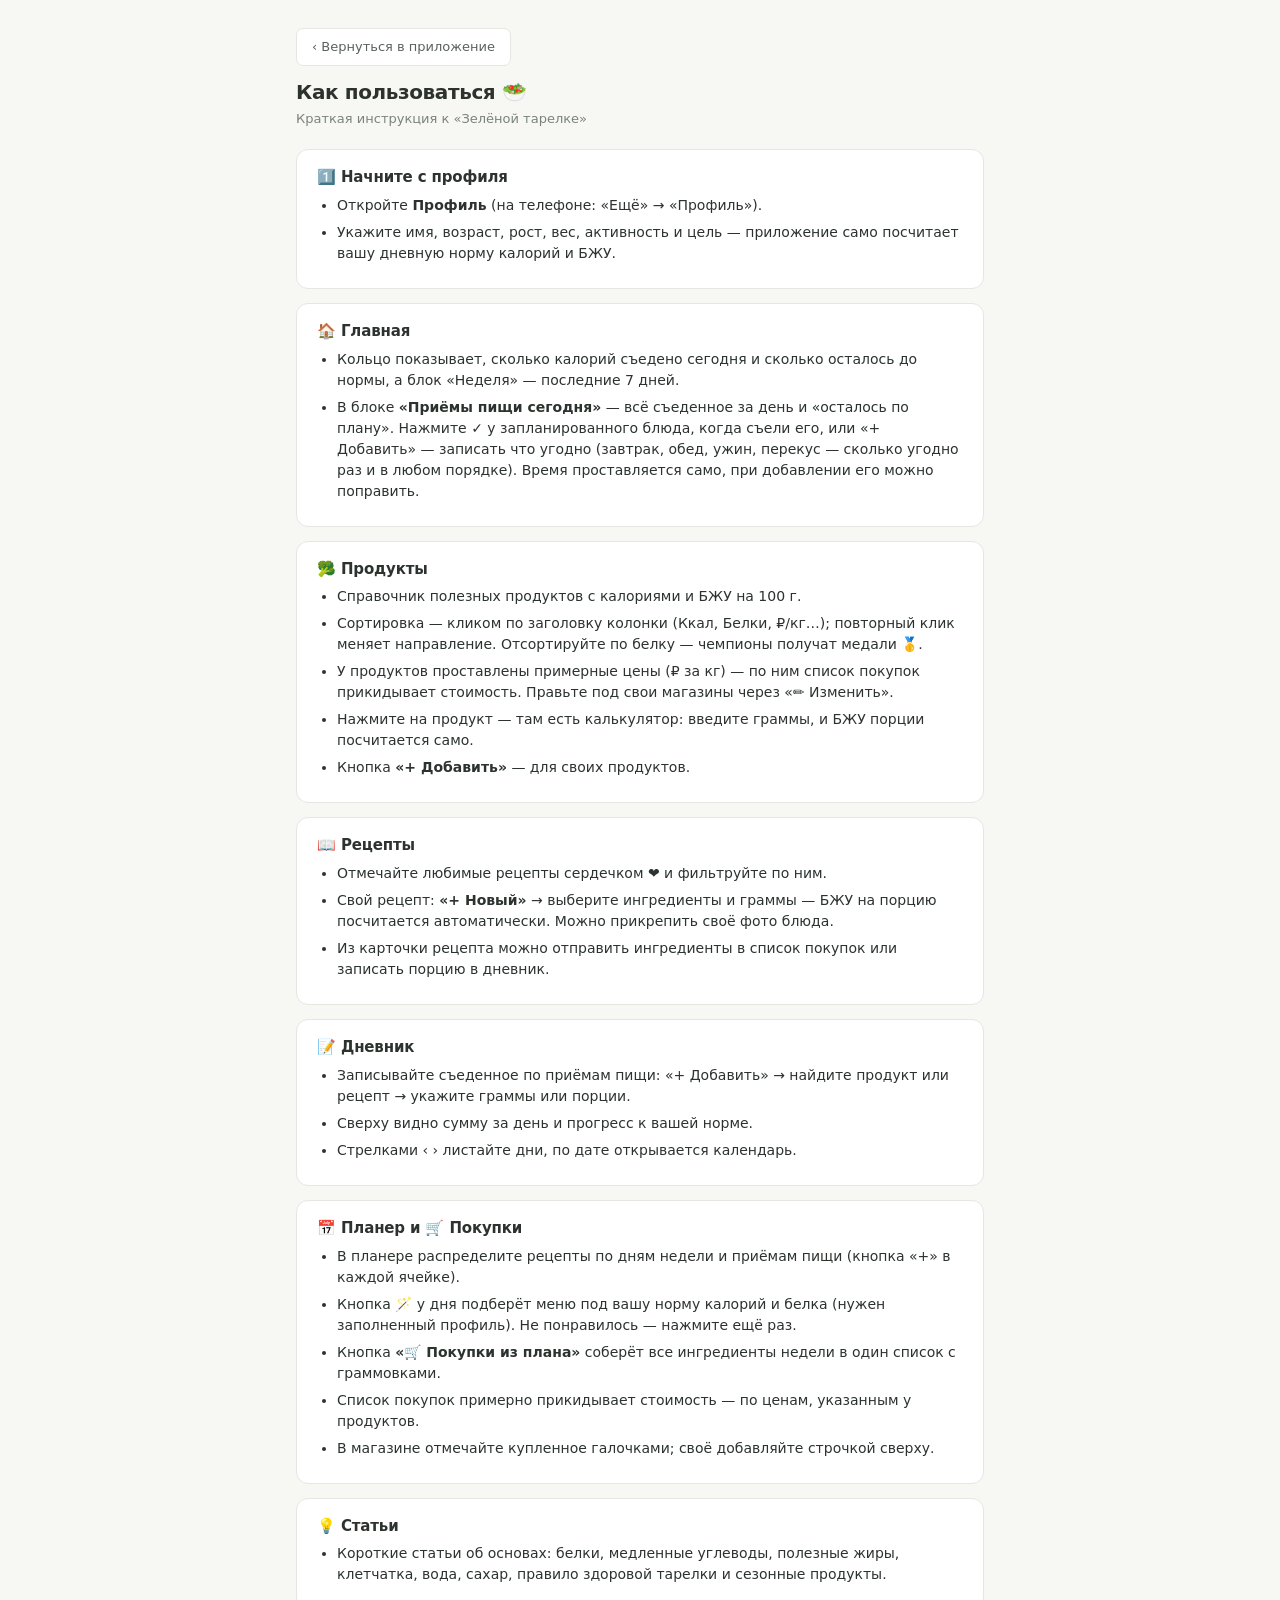
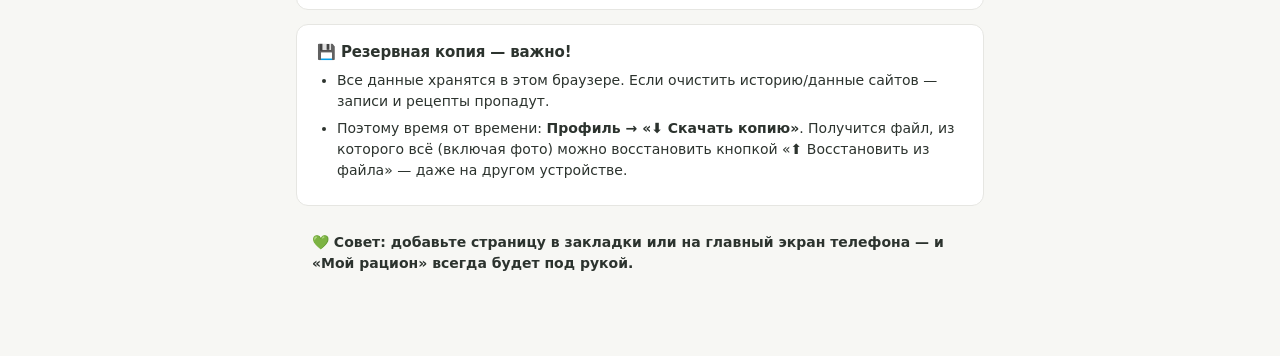
==== help.html @ 7f539dc8 "Мой рацион — приложение о здоровом питании Статический сайт на vanilla JS без сборки: продукты с БЖУ" ====
<!DOCTYPE html>
<html lang="ru">
<head>
  <meta charset="UTF-8">
  <meta name="viewport" content="width=device-width, initial-scale=1">
  <title>Как пользоваться — Мой рацион</title>
  <link rel="icon" href="data:image/svg+xml,<svg xmlns='http://www.w3.org/2000/svg' viewBox='0 0 100 100'><text y='.9em' font-size='90'>🥗</text></svg>">
  <link href="https://fonts.googleapis.com/css2?family=Manrope:wght@400;500;600;700;800&display=swap" rel="stylesheet">
  <link rel="stylesheet" href="css/style.css">
  <style>
    .help-wrap { max-width: 720px; margin: 0 auto; padding: 28px 16px 60px; }
    .help-wrap h1 { margin-bottom: 4px; }
    .help-card h3 { display: flex; align-items: center; gap: 8px; }
    .help-card ul { margin: 0; padding-left: 20px; }
    .help-card li { margin-bottom: 6px; }
    .help-note { background: var(--accent-soft); border-radius: 14px; padding: 12px 16px; font-weight: 600; }
  </style>
</head>
<body>
  <div class="help-wrap">
    <a class="btn btn-ghost back-btn" href="index.html">‹ Вернуться в приложение</a>
    <h1>Как пользоваться 🥗</h1>
    <p class="subtitle">Краткая инструкция к «Зелёной тарелке»</p>
    <br>

    <section class="card help-card">
      <h3>1️⃣ Начните с профиля</h3>
      <ul>
        <li>Откройте <b>Профиль</b> (на телефоне: «Ещё» → «Профиль»).</li>
        <li>Укажите имя, возраст, рост, вес, активность и цель — приложение само посчитает вашу дневную норму калорий и БЖУ.</li>
      </ul>
    </section>

    <section class="card help-card">
      <h3>🏠 Главная</h3>
      <ul>
        <li>Кольцо показывает, сколько калорий съедено сегодня и сколько осталось до нормы, а блок «Неделя» — последние 7 дней.</li>
        <li>В блоке <b>«Приёмы пищи сегодня»</b> — всё съеденное за день и «осталось по плану». Нажмите ✓ у запланированного блюда, когда съели его, или «+ Добавить» — записать что угодно (завтрак, обед, ужин, перекус — сколько угодно раз и в любом порядке). Время проставляется само, при добавлении его можно поправить.</li>
      </ul>
    </section>

    <section class="card help-card">
      <h3>🥦 Продукты</h3>
      <ul>
        <li>Справочник полезных продуктов с калориями и БЖУ на 100 г.</li>
        <li>Сортировка — кликом по заголовку колонки (Ккал, Белки, ₽/кг…); повторный клик меняет направление. Отсортируйте по белку — чемпионы получат медали 🥇.</li>
        <li>У продуктов проставлены примерные цены (₽ за кг) — по ним список покупок прикидывает стоимость. Правьте под свои магазины через «✏️ Изменить».</li>
        <li>Нажмите на продукт — там есть калькулятор: введите граммы, и БЖУ порции посчитается само.</li>
        <li>Кнопка <b>«+ Добавить»</b> — для своих продуктов.</li>
      </ul>
    </section>

    <section class="card help-card">
      <h3>📖 Рецепты</h3>
      <ul>
        <li>Отмечайте любимые рецепты сердечком ❤️ и фильтруйте по ним.</li>
        <li>Свой рецепт: <b>«+ Новый»</b> → выберите ингредиенты и граммы — БЖУ на порцию посчитается автоматически. Можно прикрепить своё фото блюда.</li>
        <li>Из карточки рецепта можно отправить ингредиенты в список покупок или записать порцию в дневник.</li>
      </ul>
    </section>

    <section class="card help-card">
      <h3>📝 Дневник</h3>
      <ul>
        <li>Записывайте съеденное по приёмам пищи: «+ Добавить» → найдите продукт или рецепт → укажите граммы или порции.</li>
        <li>Сверху видно сумму за день и прогресс к вашей норме.</li>
        <li>Стрелками ‹ › листайте дни, по дате открывается календарь.</li>
      </ul>
    </section>

    <section class="card help-card">
      <h3>📅 Планер и 🛒 Покупки</h3>
      <ul>
        <li>В планере распределите рецепты по дням недели и приёмам пищи (кнопка «+» в каждой ячейке).</li>
        <li>Кнопка <b>🪄</b> у дня подберёт меню под вашу норму калорий и белка (нужен заполненный профиль). Не понравилось — нажмите ещё раз.</li>
        <li>Кнопка <b>«🛒 Покупки из плана»</b> соберёт все ингредиенты недели в один список с граммовками.</li>
        <li>Список покупок примерно прикидывает стоимость — по ценам, указанным у продуктов.</li>
        <li>В магазине отмечайте купленное галочками; своё добавляйте строчкой сверху.</li>
      </ul>
    </section>

    <section class="card help-card">
      <h3>💡 Статьи</h3>
      <ul>
        <li>Короткие статьи об основах: белки, медленные углеводы, полезные жиры, клетчатка, вода, сахар, правило здоровой тарелки и сезонные продукты.</li>
      </ul>
    </section>

    <section class="card help-card">
      <h3>💾 Резервная копия — важно!</h3>
      <ul>
        <li>Все данные хранятся в этом браузере. Если очистить историю/данные сайтов — записи и рецепты пропадут.</li>
        <li>Поэтому время от времени: <b>Профиль → «⬇️ Скачать копию»</b>. Получится файл, из которого всё (включая фото) можно восстановить кнопкой «⬆️ Восстановить из файла» — даже на другом устройстве.</li>
      </ul>
    </section>

    <p class="help-note">💚 Совет: добавьте страницу в закладки или на главный экран телефона — и «Мой рацион» всегда будет под рукой.</p>
  </div>
</body>
</html>
---- css/style.css ----
/* ============================================================
   Зелёная тарелка — дизайн «Рацион»: Geist, плоские карточки,
   сайдбар с иконками, спокойная зелёная палитра #5d9367.
   ============================================================ */

:root {
  --bg: #f7f7f4;
  --card: #ffffff;
  --ink: #2c332e;
  --muted: #7b827c;
  --micro: #a3a89f;
  --sub: #5a615b;
  --line: #e6e6e2;      /* границы карточек */
  --line-soft: #f2f2ef; /* разделители строк */
  --green: #5d9367;
  --green-dark: #4e7d58;
  --green-soft: #e8f5ee;
  --green-ink: #14532d;
  --accent: #d97706;     /* «Случайный» / тёплый акцент */
  --warn: #c9822e;       /* превышение нормы */
  --fav: #e5484d;        /* сердечко «любимое» */
  --danger: #c0616a;
  --danger-soft: #fbeeef;
  --col-p: #5b8def;
  --col-f: #dda43c;
  --col-c: #9b7ede;
  --num-p: #4f7fc4;
  --num-f: #c98a2b;
  --num-c: #8a6fa6;
  --radius: 12px;
  --radius-lg: 14px;
  --font: 'Geist', system-ui, -apple-system, 'Segoe UI', sans-serif;
}

* { box-sizing: border-box; }
html { -webkit-text-size-adjust: 100%; }

body {
  margin: 0;
  font-family: var(--font);
  background: var(--bg);
  color: var(--ink);
  line-height: 1.5;
  font-size: 14px;
}
body.no-scroll { overflow: hidden; }

h1, h2, h3, h4 { font-weight: 600; line-height: 1.25; margin: 0 0 8px; letter-spacing: -.01em; }
h1 { font-size: 20px; letter-spacing: -.02em; }
h2 { font-size: 21px; letter-spacing: -.02em; }
h3 { font-size: 15px; }
h4 { font-size: 15px; }
p { margin: 0 0 10px; }
a { color: var(--green); text-decoration: none; }
a:hover { color: var(--green-dark); }

/* ---------- Каркас ---------- */

.layout { display: flex; min-height: 100vh; }

#sidebar {
  display: none;
  flex-direction: column;
  width: 224px;
  flex-shrink: 0;
  padding: 20px 12px;
  background: var(--card);
  border-right: 1px solid var(--line);
  position: sticky;
  top: 0;
  height: 100vh;
}

.brand { display: flex; align-items: center; gap: 10px; padding: 4px 10px 20px; }
.brand-icon {
  display: inline-flex; align-items: center; justify-content: center;
  width: 28px; height: 28px; border-radius: 7px;
  background: var(--green); color: #fff; flex-shrink: 0;
}
.brand-name { font-weight: 600; font-size: 14px; letter-spacing: -.01em; }

#sidebar-nav { display: flex; flex-direction: column; gap: 2px; }

.nav-item {
  display: flex;
  align-items: center;
  gap: 10px;
  width: 100%;
  padding: 8px 10px;
  border: none;
  border-radius: 6px;
  background: transparent;
  font: inherit;
  font-size: 13px;
  font-weight: 500;
  color: var(--sub);
  cursor: pointer;
  transition: background .15s, color .15s;
}
.nav-item:hover { background: var(--line-soft); color: var(--ink); }
.nav-item.active { background: var(--green-soft); color: var(--green-ink); }
.nav-ic { display: inline-flex; color: #8a918b; flex-shrink: 0; }
.nav-item:hover .nav-ic, .nav-item.active .nav-ic { color: var(--green); }

.side-foot { margin-top: auto; display: flex; flex-direction: column; gap: 12px; padding-top: 12px; }
.side-tip {
  padding: 11px 12px;
  border-radius: 8px;
  background: #fafaf7;
  border: 1px solid #f0f0ec;
  font-size: 12px;
  color: var(--sub);
  line-height: 1.5;
}
.side-tip-head {
  display: flex; align-items: center; gap: 7px;
  font-weight: 500; color: var(--ink); margin-bottom: 3px;
}

main {
  flex: 1;
  width: 100%;
  max-width: 1120px;
  margin: 0 auto;
  padding: 22px 18px 96px;
}

@media (min-width: 1000px) {
  #sidebar { display: flex; }
  main { padding: 26px clamp(20px, 3.2vw, 42px) 48px; }
}

/* нижняя навигация (планшет / мобильный) */
#bottom-nav {
  position: fixed;
  bottom: 0; left: 0; right: 0;
  display: flex;
  background: rgba(255, 255, 255, 0.96);
  backdrop-filter: blur(10px);
  border-top: 1px solid var(--line);
  padding: 7px 4px calc(7px + env(safe-area-inset-bottom));
  z-index: 50;
}
.bnav-item {
  flex: 1;
  display: flex;
  flex-direction: column;
  align-items: center;
  gap: 3px;
  border: none;
  background: none;
  font: inherit;
  font-size: 10px;
  font-weight: 500;
  color: #8a918b;
  cursor: pointer;
  padding: 4px 0;
}
.bnav-ic { display: inline-flex; }
.bnav-item.active { color: var(--green); }

@media (min-width: 1000px) {
  #bottom-nav { display: none; }
}

/* ---------- Шапка страницы ---------- */

.page-head {
  display: flex;
  align-items: flex-start;
  justify-content: space-between;
  gap: 12px;
  flex-wrap: wrap;
  margin-bottom: 18px;
}
.page-head h1 { margin: 0 0 3px; }
.subtitle { color: var(--muted); margin: 0; font-size: 13px; }
.head-actions { display: flex; gap: 9px; flex-wrap: wrap; }

/* ---------- Карточки ---------- */

.card {
  background: var(--card);
  border: 1px solid var(--line);
  border-radius: var(--radius);
  box-shadow: none;
  padding: 18px 20px;
  margin-bottom: 14px;
}

/* ---------- Кнопки ---------- */

.btn {
  display: inline-flex;
  align-items: center;
  justify-content: center;
  gap: 6px;
  border: 1px solid transparent;
  border-radius: 7px;
  padding: 8px 15px;
  font: inherit;
  font-weight: 500;
  font-size: 13px;
  cursor: pointer;
  transition: background .12s, border-color .12s, color .12s;
  white-space: nowrap;
}
.btn-primary { background: var(--green); color: #fff; border-color: var(--green); }
.btn-primary:hover { background: var(--green-dark); border-color: var(--green-dark); }
.btn-accent { background: var(--accent); color: #fff; border-color: var(--accent); }
.btn-accent:hover { background: #b45309; border-color: #b45309; }
.btn-ghost { background: #fff; color: var(--sub); border-color: var(--line); }
.btn-ghost:hover { background: #fafaf7; border-color: #c9ccc6; color: var(--ink); }
.btn-danger { background: var(--danger); color: #fff; border-color: var(--danger); }
.btn-danger:hover { background: #a94b54; border-color: #a94b54; }
.btn-danger-ghost { background: var(--danger-soft); color: var(--danger); border-color: #f2dcdd; }
.btn-danger-ghost:hover { background: #f7e2e4; border-color: #e9c9cb; color: #a94b54; }
.btn-big { padding: 11px 22px; font-size: 15px; }
.btn-sm { padding: 6px 12px; font-size: 12.5px; }

.icon-btn {
  border: none;
  background: transparent;
  font: inherit;
  font-size: 14px;
  color: #c2c7c1;
  cursor: pointer;
  width: 28px; height: 28px;
  border-radius: 7px;
  flex-shrink: 0;
  display: inline-flex;
  align-items: center;
  justify-content: center;
}
.icon-btn:hover { background: var(--line-soft); color: var(--muted); }
.icon-btn.add { background: var(--green-soft); color: var(--green-dark); }

/* ---------- Поля ввода ---------- */

.input {
  width: 100%;
  padding: 9px 12px;
  border: 1px solid #e0e0db;
  border-radius: 8px;
  font: inherit;
  font-size: 13px;
  background: #fff;
  color: var(--ink);
  outline: none;
  transition: border-color .15s;
}
.input:focus { border-color: var(--green); }
.input-small { width: 90px; }
textarea.input { resize: vertical; }

.filters { display: flex; gap: 10px; margin-bottom: 12px; flex-wrap: wrap; }
.search-input { flex: 1; min-width: 180px; max-width: 360px; }
.select-input { width: auto; }

/* ---------- Чипы ---------- */

.chips { display: flex; gap: 8px; flex-wrap: wrap; margin-bottom: 16px; }
.chip {
  border: 1px solid #e0e0db;
  background: #fff;
  border-radius: 999px;
  padding: 6px 13px;
  font: inherit;
  font-size: 12.5px;
  font-weight: 500;
  color: var(--sub);
  cursor: pointer;
  white-space: nowrap;
  transition: border-color .12s, color .12s, background .12s;
}
.chip:hover { border-color: var(--green); color: var(--ink); }
.chip.active { background: var(--green); border-color: var(--green); color: #fff; }
.chip-fav { display: inline-flex; align-items: center; gap: 6px; }
.chip-fav.active { background: #fdeced; border-color: #f3c4c6; color: var(--fav); }

/* сердечко: пустое по умолчанию, залитое — когда «включено» */
.ic-heart { fill: none; color: #b4b9b3; flex-shrink: 0; }
.fav-btn.on .ic-heart, .chip-fav.active .ic-heart { fill: currentColor; color: var(--fav); }

/* ---------- Бейджи / пилюли БЖУ ---------- */

/* без цветных подложек — только цвет цифр, иначе экран пестрит */
.badges { display: flex; gap: 12px; flex-wrap: wrap; }
.badges.center { justify-content: center; }
.badge {
  font-size: 12px;
  font-weight: 600;
  font-variant-numeric: tabular-nums;
  line-height: 1.4;
}
.badge-kcal { color: var(--green-dark); }
.badge-p { color: var(--num-p); }
.badge-f { color: var(--num-f); }
.badge-c { color: var(--num-c); }

/* ---------- Главная ---------- */

.tip-card {
  display: flex;
  gap: 12px;
  align-items: center;
  background: #fafaf7;
  border: 1px solid #f0f0ec;
}
.tip-emoji { font-size: 1.5rem; }
.tip-label { font-size: 11px; font-weight: 600; text-transform: uppercase; letter-spacing: 0.06em; color: var(--warn); }
.tip-text { font-weight: 500; color: var(--sub); }
/* На десктопе совет живёт в сайдбаре — карточка только для мобильного */
@media (min-width: 1000px) { .tip-card { display: none; } }

.home-grid { display: grid; gap: 12px; grid-template-columns: 1fr; }
@media (min-width: 760px) { .home-grid { grid-template-columns: 1.5fr 1fr; } }

.today-card { cursor: pointer; transition: border-color .15s, box-shadow .15s; }
.today-card:hover { border-color: #d3e6da; box-shadow: 0 8px 26px rgba(22, 107, 71, 0.08); }

.today-flex { display: flex; gap: 26px; align-items: center; flex-wrap: wrap; }
.macros { flex: 1; min-width: 200px; display: flex; flex-direction: column; gap: 13px; }

.ring { width: 150px; height: 150px; flex-shrink: 0; }
.ring-bg { fill: none; stroke: var(--green-soft); stroke-width: 11; }
.ring-fg {
  fill: none; stroke: var(--green); stroke-width: 11; stroke-linecap: round;
  transform: rotate(-90deg); transform-origin: center;
  transition: stroke-dashoffset 0.6s ease;
}
.ring-fg.over { stroke: var(--warn); }
.ring-num { font-size: 22px; font-weight: 600; text-anchor: middle; fill: var(--ink); }
.ring-sub { font-size: 11px; text-anchor: middle; fill: var(--muted); }

.macro-row { margin: 0; }
.macro-head { display: flex; justify-content: space-between; font-size: 13px; font-weight: 500; margin-bottom: 5px; }
.macro-head span:last-child { color: var(--muted); font-size: 12px; font-variant-numeric: tabular-nums; white-space: nowrap; }
.bar { height: 7px; background: #eef0ec; border-radius: 99px; overflow: hidden; }
.bar-lg { height: 10px; margin-top: 8px; }
.bar-fill { height: 100%; border-radius: 99px; transition: width 0.5s ease; }
.fill-p { background: var(--col-p); }
.fill-f { background: var(--col-f); }
.fill-c { background: var(--col-c); }
.fill-kcal { background: var(--green); }
.fill-kcal.over { background: var(--warn); }

.hint { color: var(--muted); font-size: 12px; margin: 0 0 6px; line-height: 1.45; }

/* Приёмы пищи сегодня: лента дня + «осталось по плану» */
.meals-card { grid-column: 1 / -1; }

.check-circle {
  width: 22px; height: 22px; border-radius: 50%;
  border: 1.5px solid #d6ddd8; background: #fff;
  color: transparent; font-size: 0.72rem; font-weight: 600;
  display: inline-flex; align-items: center; justify-content: center;
  cursor: pointer; flex-shrink: 0; padding: 0;
  transition: border-color 0.15s, color 0.15s;
}
.check-circle:hover { border-color: var(--green); color: var(--green); }
.d-name.link { cursor: pointer; }
.d-name.link:hover { color: var(--green-dark); }

/* Неделя: столбики ккал за 7 дней */
.week-bars { display: flex; gap: 9px; height: 92px; margin: 12px 0 6px; align-items: flex-end; }
.week-col { flex: 1; display: flex; flex-direction: column; align-items: center; gap: 5px; min-width: 0; height: 100%; justify-content: flex-end; }
.week-bar-wrap { flex: 1; width: 100%; display: flex; align-items: flex-end; }
.week-bar { width: 100%; border-radius: 4px; background: #cfe7d8; min-height: 4px; transition: height 0.4s ease; }
/* перебор важнее «сегодня»: правила .over идут последними и перебивают зелёный */
.week-bar.today { background: var(--green); }
.week-bar.over { background: var(--col-f); }
.week-lbl { font-size: 10.5px; color: var(--micro); }
.week-col.today .week-lbl { color: var(--green-dark); font-weight: 600; }
.week-col.over .week-lbl { color: var(--num-f); font-weight: 600; }

/* ---------- Продукты ---------- */

.table-head {
  font-size: 11px;
  font-weight: 500;
  text-transform: uppercase;
  letter-spacing: 0.05em;
  color: var(--micro);
  padding: 10px 16px;
  border-bottom: 1px solid var(--line);
}
.prod-row {
  display: grid;
  grid-template-columns: 30px 1fr 60px 52px 52px 52px 60px;
  align-items: center;
  gap: 8px;
}
.th-sort { cursor: pointer; user-select: none; white-space: nowrap; text-align: right; }
.th-sort:hover, .th-sort.active { color: var(--green); }
.table-head span:nth-child(2) { text-align: left; } /* колонка «Продукт» */
.card-row {
  background: var(--card);
  border-bottom: 1px solid var(--line-soft);
  padding: 11px 16px;
  cursor: pointer;
  transition: background 0.12s;
}
.card-row:hover { background: #fafaf7; }
/* таблица продуктов как единая карточка */
#prod-list .table-head { border-radius: var(--radius) var(--radius) 0 0; background: #fff; border: 1px solid var(--line); border-bottom: none; }
#prod-list .card-row:first-of-type { border-top: none; }
#prod-list .card-row { border-left: 1px solid var(--line); border-right: 1px solid var(--line); }
#prod-list .card-row:last-child { border-bottom: 1px solid var(--line); border-radius: 0 0 var(--radius) var(--radius); }
.prod-emoji { font-size: 1.15rem; }
.prod-name { font-weight: 500; font-size: 13.5px; overflow: hidden; text-overflow: ellipsis; white-space: nowrap; }
.medal { font-size: 0.95rem; }
.tag-custom {
  font-size: 10.5px;
  background: var(--green-soft);
  color: var(--green-dark);
  font-weight: 600;
  padding: 1px 7px;
  border-radius: 99px;
  margin-left: 5px;
  vertical-align: middle;
}
.num { text-align: right; font-weight: 500; font-size: 13px; font-variant-numeric: tabular-nums; }
.num-p { color: var(--num-p); }
.num-f { color: var(--num-f); }
.num-c { color: var(--num-c); }

@media (max-width: 560px) {
  .prod-row { grid-template-columns: 26px 1fr 46px 40px 40px 40px; gap: 6px; }
  .prod-row .num:last-child { display: none; } /* цена ₽/кг */
  .num { font-size: 12px; }
  .prod-name { font-size: 13px; }
  .table-head { padding: 10px 12px; }
}

.empty {
  text-align: center;
  color: var(--micro);
  padding: 44px 16px;
  font-size: 13px;
}
.empty small { display: block; margin-top: 4px; }

/* карточка продукта */
.prod-detail-head { display: flex; gap: 14px; align-items: center; margin-bottom: 14px; }
.prod-detail-emoji { font-size: 2.4rem; }
.macro-cards { display: grid; grid-template-columns: repeat(4, 1fr); gap: 10px; margin: 12px 0; }
.mc {
  border-radius: var(--radius-lg);
  padding: 14px 6px;
  text-align: center;
  display: flex; flex-direction: column; gap: 4px;
}
.mc b { font-size: 22px; font-weight: 600; letter-spacing: -.02em; font-variant-numeric: tabular-nums; }
.mc span { font-size: 11.5px; color: var(--muted); }
.mc { background: #fafaf7; border: 1px solid var(--line-soft); }
.mc-kcal b { color: var(--green-dark); }
.mc-p b { color: var(--num-p); }
.mc-f b { color: var(--num-f); }
.mc-c b { color: var(--num-c); }

.portion-calc { background: #fafaf7; border: 1px solid #f0f0ec; border-radius: var(--radius); padding: 12px 14px; margin: 10px 0; }
.portion-calc label { font-weight: 500; font-size: 13px; }
.portion-calc .input-small { display: inline-block; width: 80px; margin: 0 6px; }
.portion-out { margin-top: 8px; }

/* ---------- Рецепты ---------- */

.recipe-grid { display: grid; gap: 16px; grid-template-columns: repeat(auto-fill, minmax(244px, 1fr)); }

.recipe-card {
  display: flex; flex-direction: column;
  background: var(--card);
  border: 1px solid var(--line);
  border-radius: var(--radius-lg);
  overflow: hidden;
  cursor: pointer;
  transition: border-color .14s, box-shadow .14s, transform .14s;
}
.recipe-card:hover { border-color: #d6d6d0; box-shadow: 0 6px 20px -12px rgba(44, 51, 46, .35); transform: translateY(-2px); }

.recipe-cover {
  height: 132px;
  background-size: cover;
  background-position: center;
  position: relative;
  display: flex; align-items: center; justify-content: center;
}
.recipe-cover.no-photo { background: var(--green-soft); }
.cover-emoji { font-size: 2.6rem; }

/* тинты по категории (класс cat-* добавляется во вью вместе с no-photo).
   .no-photo в селекторе — чтобы перебить .recipe-cover.no-photo / .recipe-detail-cover.no-photo. */
.recipe-cover.no-photo.cat-breakfast, .recipe-detail-cover.no-photo.cat-breakfast { background: #f4ecda; }
.recipe-cover.no-photo.cat-lunch, .recipe-detail-cover.no-photo.cat-lunch { background: #e8f0e4; }
.recipe-cover.no-photo.cat-dinner, .recipe-detail-cover.no-photo.cat-dinner { background: #f0e5dd; }
.recipe-cover.no-photo.cat-snack, .recipe-detail-cover.no-photo.cat-snack { background: #eee7f1; }
.recipe-cover.no-photo.cat-dessert, .recipe-detail-cover.no-photo.cat-dessert { background: #f6e7e6; }

.fav-btn {
  position: absolute;
  top: 10px; right: 10px;
  border: none;
  background: rgba(255, 255, 255, 0.9);
  border-radius: 50%;
  width: 30px; height: 30px;
  padding: 0;
  cursor: pointer;
  display: flex; align-items: center; justify-content: center;
}
.fav-btn.on-cover { width: 32px; height: 32px; }

.recipe-body { padding: 12px 14px 14px; display: flex; flex-direction: column; gap: 8px; flex: 1; }
.recipe-body h4 { margin: 0; font-size: 15px; line-height: 1.3; }
.recipe-meta { color: var(--muted); font-size: 12.5px; margin: 0; }
.recipe-body .badges { margin-top: auto; flex-wrap: nowrap; gap: 10px; }
.recipe-desc { color: var(--sub); font-size: 13.5px; line-height: 1.55; }

/* карточка рецепта (детально) */
.recipe-detail-cover {
  height: 176px;
  margin: -22px -24px 16px;
  border-radius: 18px 18px 0 0;
  background-size: cover;
  background-position: center;
  position: relative;
  display: flex; align-items: center; justify-content: center;
}
.recipe-detail-cover.no-photo { background: var(--green-soft); }
.cover-emoji-big { font-size: 3.4rem; }

.ing-list { list-style: none; margin: 0 0 8px; padding: 0; }
.ing-list li {
  display: flex; justify-content: space-between; gap: 10px;
  padding: 9px 0;
  border-bottom: 1px solid var(--line-soft);
  font-size: 13.5px;
}
.ing-list li:last-child { border-bottom: none; }
.ing-list b { font-weight: 600; font-variant-numeric: tabular-nums; }
.steps-list { padding-left: 20px; margin: 0 0 10px; }
.steps-list li { margin-bottom: 9px; line-height: 1.5; }

.group-label {
  font-size: 11px; font-weight: 600;
  text-transform: uppercase; letter-spacing: 0.06em;
  color: var(--micro);
  margin: 18px 0 8px;
}

/* рандомайзер */
.random-box { text-align: center; }
.random-filter { display: flex; gap: 8px; flex-wrap: wrap; justify-content: center; margin: 14px 0 16px; }
.random-spinner {
  font-size: 3.2rem;
  margin: 8px auto;
  width: 118px; height: 118px;
  display: flex; align-items: center; justify-content: center;
  background: var(--green-soft);
  border-radius: 50%;
}
.random-spinner.landed { animation: pop 0.45s ease; }
@keyframes pop {
  0% { transform: scale(0.6); }
  60% { transform: scale(1.15); }
  100% { transform: scale(1); }
}
.rnd-name { margin-top: 12px; }

/* форма рецепта */
.photo-row { display: flex; gap: 14px; align-items: center; margin-top: 6px; }
.photo-preview {
  width: 96px; height: 96px;
  border-radius: var(--radius);
  background-size: cover; background-position: center;
  flex-shrink: 0;
}
.photo-preview.empty {
  background: #fafaf7;
  border: 1.5px dashed var(--line);
  display: flex; align-items: center; justify-content: center;
  font-size: 1.8rem;
}
.photo-btns { display: flex; flex-direction: column; gap: 8px; align-items: flex-start; }

.ing-row {
  display: grid;
  grid-template-columns: 1fr 90px 28px;
  gap: 8px;
  margin-bottom: 8px;
  align-items: center;
}

/* ---------- Формы ---------- */

.form label { display: block; font-weight: 500; font-size: 13px; margin-bottom: 12px; }
.form label .input, .form label select, .form label textarea { margin-top: 5px; font-weight: 400; }
.form label small { font-weight: 400; color: var(--muted); }
.form-row { display: grid; grid-template-columns: 1fr 1fr; gap: 12px; }
.form-row-3 { grid-template-columns: 1fr 1fr 1fr; }
.form-row-4 { grid-template-columns: repeat(4, 1fr); }
@media (max-width: 480px) {
  .form-row-4 { grid-template-columns: 1fr 1fr; }
}
.form-actions {
  display: flex; gap: 8px; justify-content: flex-end; flex-wrap: wrap;
  margin-top: 16px;
}
.form-actions.left { justify-content: flex-start; }
.form-actions.center { justify-content: center; }

.meal-pick { display: flex; gap: 6px; flex-wrap: wrap; margin-top: 6px; }

/* ---------- Дневник ---------- */

/* переключатель даты живёт в шапке, на одной строке с «Дневник» */
.date-nav {
  display: flex; align-items: center; gap: 4px;
  background: #fff; border: 1px solid var(--line);
  border-radius: 8px; padding: 3px 5px;
}
.date-nav .icon-btn { width: 26px; height: 26px; border-radius: 6px; color: var(--muted); }
.date-nav .icon-btn:hover { color: var(--green); }
.date-nav-label { text-align: center; display: flex; flex-direction: column; align-items: center; }
.date-nav-label b { font-size: 13px; font-weight: 600; }
.date-input {
  border: none; background: none; font: inherit;
  font-size: 11px; color: var(--muted); line-height: 1.2;
  cursor: pointer; text-align: center; padding: 0;
}

.day-kcal { min-width: 150px; }
.day-kcal-num { font-size: 2rem; font-weight: 600; line-height: 1.1; letter-spacing: -.02em; }
.day-left { font-size: 12.5px; font-weight: 500; color: var(--green-dark); margin-top: 2px; }
.day-left.over { color: var(--warn); }

/* все приёмы пищи — одной карточкой, чтобы день читался целиком */
.meal-block { padding: 12px 0; border-bottom: 1px solid var(--line-soft); }
.meal-block:first-child { padding-top: 0; }
.meal-block:last-child { padding-bottom: 0; border-bottom: none; }
.meal-head { display: flex; align-items: center; justify-content: space-between; gap: 8px; }
.meal-head h3 { margin: 0; }
.meal-head .hint { margin: 0; }
.meal-head-right { display: flex; align-items: center; gap: 12px; }

.diary-list { list-style: none; margin: 8px 0 0; padding: 0; }
.diary-list li {
  display: flex; align-items: center; gap: 12px;
  padding: 10px 0;
  border-bottom: 1px solid var(--line-soft);
}
.diary-list li:last-child { border-bottom: none; }
.d-emoji { font-size: 1.15rem; }
.d-name { flex: 1; font-weight: 500; font-size: 13px; min-width: 0; overflow: hidden; text-overflow: ellipsis; white-space: nowrap; }
/* «08:10 · 1 порция · Завтрак» — отдельными колонками справа, как в макете */
.d-meta { color: var(--muted); font-size: 12px; text-align: right; white-space: nowrap; min-width: 62px; }

/* съеденное зачёркиваем — тот же эффект, что у купленного в «Покупках» */
.diary-list li.eaten .d-name { text-decoration: line-through; text-decoration-color: #c8cec8; color: var(--muted); }
.d-kcal { font-weight: 500; font-size: 12px; color: var(--muted); white-space: nowrap; font-variant-numeric: tabular-nums; }

@media (max-width: 560px) {
  .d-meal { display: none; }  /* на телефоне приём пищи и так виден по заголовку блока */
  .d-meta { min-width: 0; }
}

/* диалог добавления */
.add-results { max-height: 50vh; overflow-y: auto; margin-top: 10px; }
.add-item {
  display: flex; align-items: center; gap: 10px;
  width: 100%;
  border: none; background: none;
  font: inherit;
  padding: 10px 8px;
  border-radius: 10px;
  cursor: pointer;
  text-align: left;
}
.add-item:hover { background: #fafaf7; }
.add-item span:first-child { font-size: 1.15rem; }
.add-name { flex: 1; font-weight: 500; font-size: 13px; }
.add-item small { color: var(--muted); white-space: nowrap; }

/* ---------- Планер ---------- */

.plan-week { display: grid; gap: 12px; grid-template-columns: 1fr; }
@media (min-width: 720px) { .plan-week { grid-template-columns: 1fr 1fr; } }

.plan-day { margin-bottom: 0; }
.plan-day.today { border-color: var(--green); box-shadow: 0 0 0 1px var(--green); }
.plan-day h4 {
  display: flex; align-items: baseline; gap: 8px; flex-wrap: wrap;
  padding-bottom: 8px; border-bottom: 1px solid var(--line-soft);
}
.plan-day h4 small { color: var(--muted); font-weight: 400; }
.plan-kcal { margin-left: auto; font-size: 11px; font-weight: 500; color: var(--green-dark); background: var(--green-soft); border-radius: 99px; padding: 2px 9px; }

.plan-slot { padding: 7px 0; border-bottom: 1px solid var(--line-soft); }
.plan-slot:last-child { border-bottom: none; }
.plan-slot-head {
  display: flex; align-items: center; justify-content: space-between;
  font-size: 12.5px; font-weight: 500; color: var(--muted);
}
.plan-slot-head .icon-btn { width: 26px; height: 26px; }
.plan-item {
  display: flex; align-items: center; gap: 8px;
  background: #fafaf7;
  border-radius: 8px;
  padding: 6px 8px;
  margin-top: 6px;
  cursor: pointer;
  font-size: 13px;
}
.plan-item:hover { background: var(--green-soft); }
.plan-name { flex: 1; font-weight: 500; }

/* ---------- Покупки ---------- */

.shop-add { display: flex; gap: 8px; align-items: center; padding: 12px 16px; }
.shop-add .input { flex: 1; }
.shop-add .input-small { flex: 0 0 90px; }
.shop-add .btn { flex-shrink: 0; }

.shop-list { list-style: none; margin: 0 0 14px; padding: 6px 16px; }
.shop-item {
  display: flex; align-items: center; gap: 12px;
  padding: 10px 0;
  border-bottom: 1px solid var(--line-soft);
}
.shop-item:last-child { border-bottom: none; }
.shop-item.done .shop-name { text-decoration: line-through; text-decoration-color: #c8cec8; color: var(--muted); }

.shop-check { position: relative; display: inline-flex; cursor: pointer; }
.shop-check input { position: absolute; opacity: 0; }
.checkmark {
  width: 22px; height: 22px;
  border: 1.5px solid #d6ddd8;
  border-radius: 7px;
  display: inline-block;
  transition: all 0.15s;
}
.shop-check input:checked + .checkmark {
  background: var(--green);
  border-color: var(--green);
}
.shop-check input:checked + .checkmark::after {
  content: '✓';
  color: #fff;
  font-weight: 700;
  display: flex; align-items: center; justify-content: center;
  height: 100%;
  font-size: 0.8rem;
}
.shop-name { flex: 1; font-weight: 500; }
.shop-qty { color: var(--muted); font-size: 12.5px; white-space: nowrap; }

/* ---------- Статьи ---------- */

.article-grid { display: grid; gap: 14px; grid-template-columns: 1fr; }
@media (min-width: 680px) { .article-grid { grid-template-columns: 1fr 1fr; } }

.article-card { cursor: pointer; transition: border-color .14s, box-shadow .14s, transform .14s; margin-bottom: 0; }
.article-card:hover { transform: translateY(-2px); border-color: #d6d6d0; box-shadow: 0 6px 20px -12px rgba(44, 51, 46, .35); }
.article-emoji { font-size: 1.8rem; margin-bottom: 6px; }

.article-full { max-width: 680px; padding: 26px; }
.article-full h1 { font-size: 22px; }
.article-lead { font-weight: 500; color: var(--green-dark); }
.back-btn { margin-bottom: 14px; }

/* ---------- Ещё ---------- */

.more-list { display: flex; flex-direction: column; gap: 10px; }
.more-item {
  display: flex; align-items: center; gap: 14px;
  cursor: pointer;
  text-align: left;
  margin-bottom: 0;
  transition: border-color .12s, transform .12s;
}
.more-item:hover { transform: translateY(-1px); border-color: #d6d6d0; }
.more-emoji { font-size: 1.5rem; }
.more-text { flex: 1; display: flex; flex-direction: column; }
.more-text small { color: var(--muted); }
.more-arrow { font-size: 1.3rem; color: var(--micro); }

/* ---------- Профиль ---------- */

.norm-card { background: var(--green-soft); border-color: #dbeee2; }
.danger-zone { border: 1px solid var(--danger-soft); }

/* ---------- Модалки ---------- */

#modal {
  position: fixed; inset: 0;
  background: rgba(35, 40, 36, 0.42);
  backdrop-filter: blur(3px);
  display: none;
  align-items: flex-end;
  justify-content: center;
  z-index: 100;
  padding: 0;
}
#modal.open { display: flex; }

.modal-card {
  background: var(--card);
  border-radius: 18px 18px 0 0;
  padding: 22px 24px;
  width: 100%;
  max-width: 560px;
  max-height: 92vh;
  overflow-y: auto;
  box-shadow: 0 24px 60px -18px rgba(28, 33, 29, .5);
  animation: slide-up 0.22s cubic-bezier(.2, .8, .3, 1);
}
.modal-card.wide { max-width: 620px; }

@keyframes slide-up {
  from { transform: translateY(40px); opacity: 0; }
  to { transform: translateY(0); opacity: 1; }
}
@keyframes pop-in {
  from { opacity: 0; transform: translateY(10px) scale(.985); }
  to { opacity: 1; transform: none; }
}

@media (min-width: 640px) {
  #modal { align-items: center; padding: 24px; }
  .modal-card { border-radius: 18px; animation: pop-in 0.2s cubic-bezier(.2, .8, .3, 1); }
}

.confirm-box p { font-weight: 500; font-size: 15px; }

.welcome { text-align: center; }
.welcome-emoji { font-size: 3rem; margin-bottom: 8px; }
.welcome p { color: var(--sub); text-align: left; }

/* ---------- Тосты ---------- */

#toasts {
  position: fixed;
  top: 16px; left: 50%;
  transform: translateX(-50%);
  z-index: 200;
  display: flex; flex-direction: column; gap: 8px;
  align-items: center;
  pointer-events: none;
  width: max-content;
  max-width: calc(100vw - 32px);
}
.toast {
  background: var(--ink);
  color: #fff;
  font-weight: 500;
  font-size: 13px;
  padding: 10px 18px;
  border-radius: 10px;
  box-shadow: 0 8px 26px rgba(28, 33, 29, .25);
  opacity: 0;
  transform: translateY(-8px);
  transition: all 0.25s ease;
}
.toast.show { opacity: 1; transform: translateY(0); }
.toast-error { background: var(--danger); }
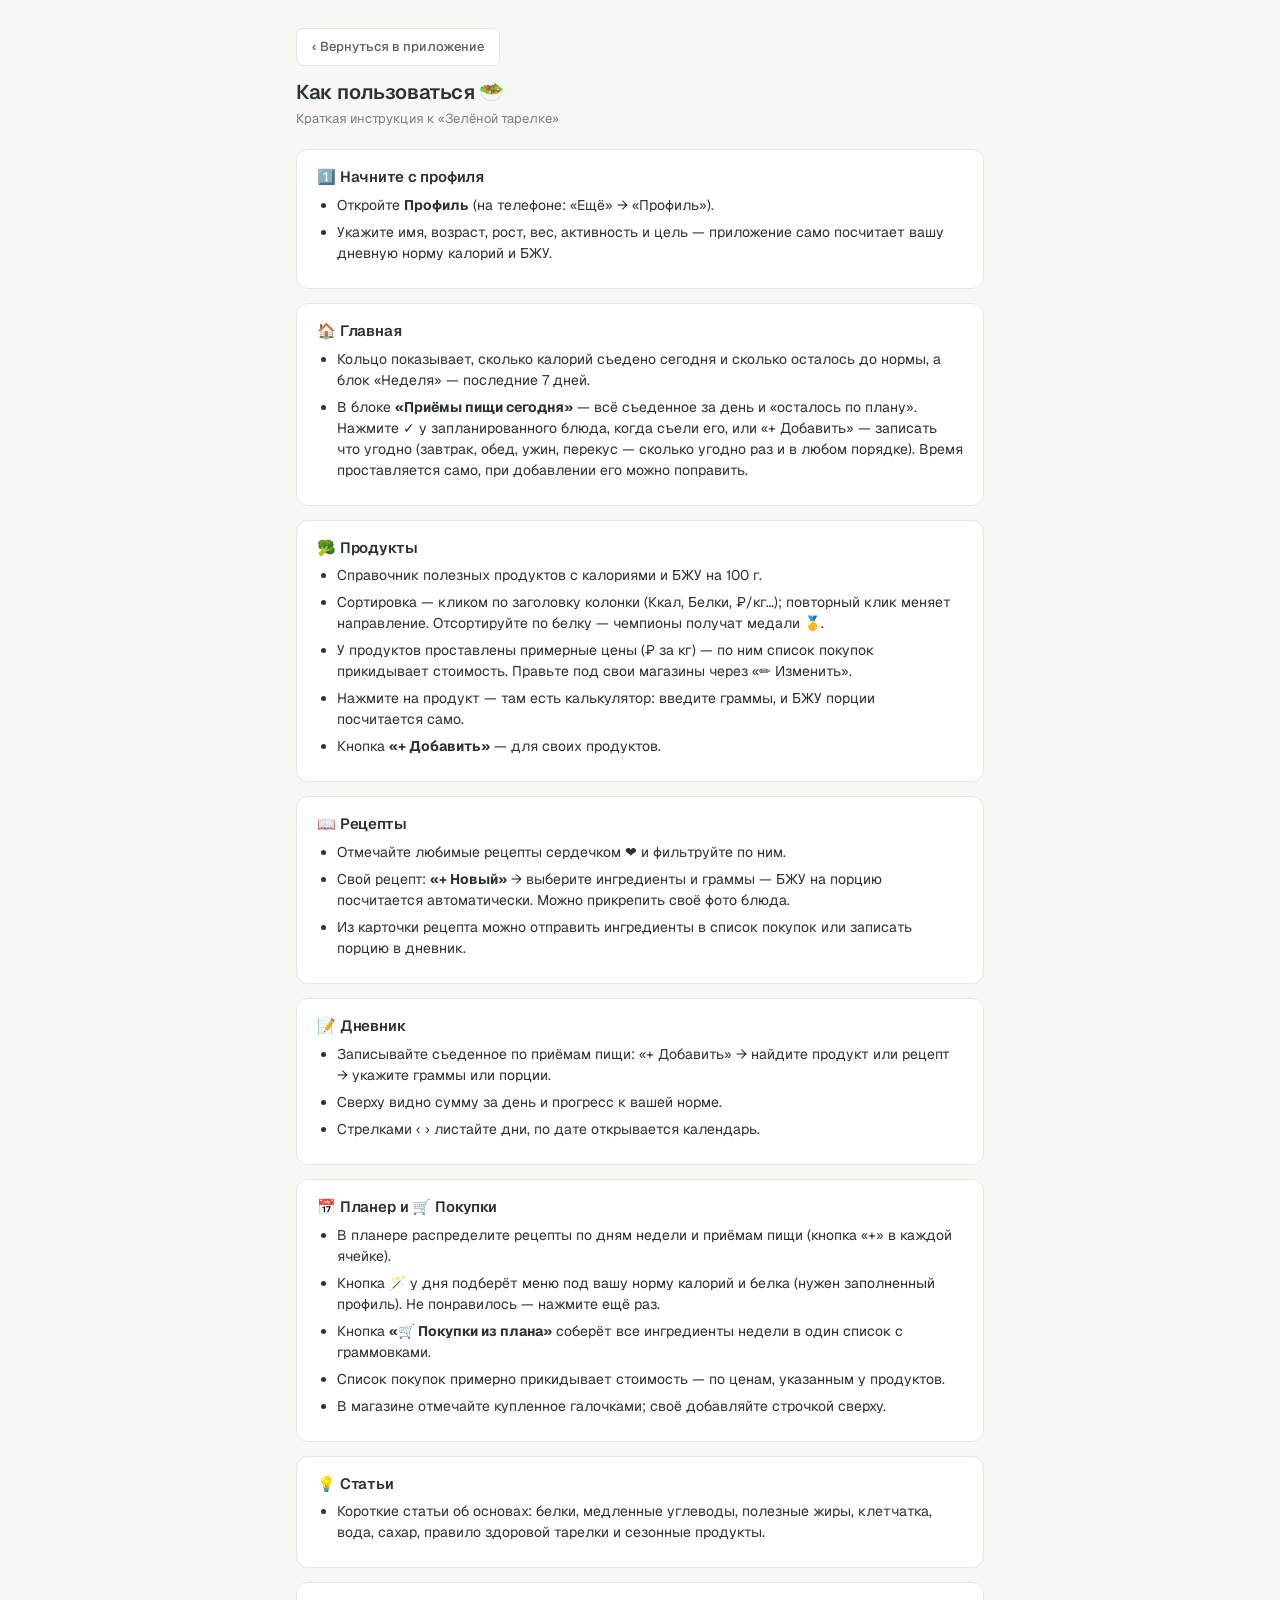
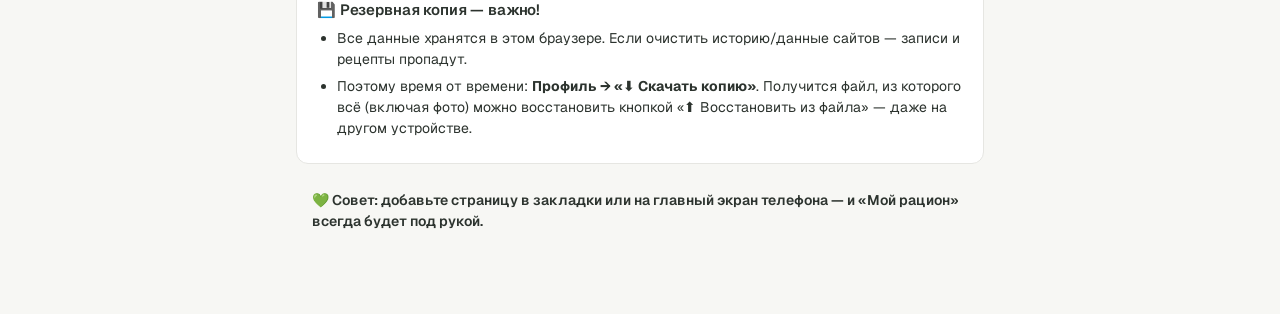
==== commit 07da8ba8: "help.html: Geist вместо Manrope Страница помощи грузила Manrope, хотя style.css объявляет --font: 'G" ====
--- a/help.html
+++ b/help.html
@@ -5,7 +5,7 @@
   <meta name="viewport" content="width=device-width, initial-scale=1">
   <title>Как пользоваться — Мой рацион</title>
   <link rel="icon" href="data:image/svg+xml,<svg xmlns='http://www.w3.org/2000/svg' viewBox='0 0 100 100'><text y='.9em' font-size='90'>🥗</text></svg>">
-  <link href="https://fonts.googleapis.com/css2?family=Manrope:wght@400;500;600;700;800&display=swap" rel="stylesheet">
+  <link href="https://fonts.googleapis.com/css2?family=Geist:wght@400;500;600;700&display=swap" rel="stylesheet">
   <link rel="stylesheet" href="css/style.css">
   <style>
     .help-wrap { max-width: 720px; margin: 0 auto; padding: 28px 16px 60px; }
